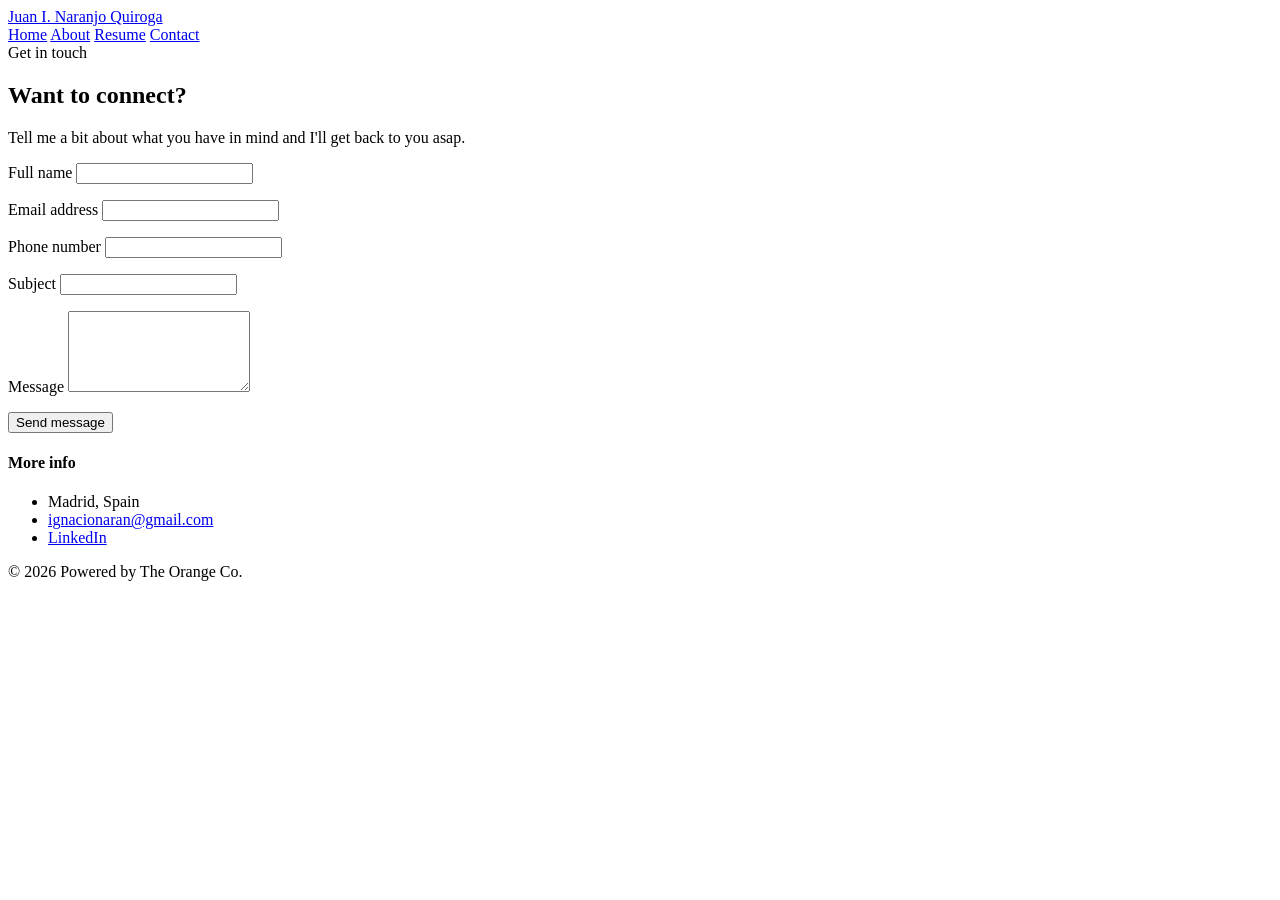
==== contact.html @ fbe5aa18 "contact.html" ====
<!DOCTYPE html>
<html lang="en">
<head>
  <meta charset="UTF-8">
  <meta name="viewport" content="width=device-width, initial-scale=1.0">
  <title>Contact - Juan I. Naranjo Quiroga</title>
  <link rel="icon" type="image/x-icon" href="favicon.ico">
  <link rel="preconnect" href="https://fonts.googleapis.com">
  <link rel="preconnect" href="https://fonts.gstatic.com" crossorigin>
  <link href="https://fonts.googleapis.com/css2?family=Geist:wght@300;400;500;600&display=swap" rel="stylesheet">
  <link rel="stylesheet" href="contact.css">
</head>
<body>
  <div class="frame">
    <header class="topbar">
      <a href="index.html" class="brand">Juan I. Naranjo Quiroga</a>
      <nav>
        <a href="index.html">Home</a>
        <a href="index.html#about">About</a>
        <a href="resume.pdf" download="Juan-Naranjo-Resume.pdf">Resume</a>
        <a href="contact.html" class="active">Contact</a>
      </nav>
    </header>

    <main class="content">
      <section class="intro">
        <span class="tag">Get in touch</span>
        <h1>Want to connect?</h1>
        <p>Tell me a bit about what you have in mind and I'll get back to you asap.</p>
      </section>

      <div class="contact-wrapper">
        <div class="contact-form">
          <!-- Reemplaza YOUR_FORM_ID con tu ID de https://formspree.io -->
          <form action="https://formspree.io/f/YOUR_FORM_ID" method="POST">
            <input type="hidden" name="_subject" value="New message from your website">
            <input type="text" name="_gotcha" style="display:none" tabindex="-1" autocomplete="off">

            <p>
              <label for="fullname">Full name</label>
              <input type="text" id="fullname" name="fullname" required>
            </p>
            <p>
              <label for="email">Email address</label>
              <input type="email" id="email" name="email" required>
            </p>
            <p>
              <label for="phone">Phone number</label>
              <input type="tel" id="phone" name="phone">
            </p>
            <p>
              <label for="affair">Subject</label>
              <input type="text" id="affair" name="affair">
            </p>
            <p class="block">
              <label for="message">Message</label>
              <textarea id="message" name="message" rows="5" required></textarea>
            </p>
            <p class="block">
              <button type="submit">Send message</button>
            </p>
          </form>
        </div>

        <aside class="contact-info">
          <h4>More info</h4>
          <ul>
            <li><span class="dot"></span> Madrid, Spain</li>
            <li><span class="dot"></span> <a href="mailto:ignacionaran@gmail.com">ignacionaran@gmail.com</a></li>
            <li><span class="dot"></span> <a href="https://www.linkedin.com/in/jinaranquir/" target="_blank" rel="noopener">LinkedIn</a></li>
          </ul>
          <p class="small">© 2026 Powered by The Orange Co.</p>
        </aside>
      </div>
    </main>
  </div>
</body>
</html>
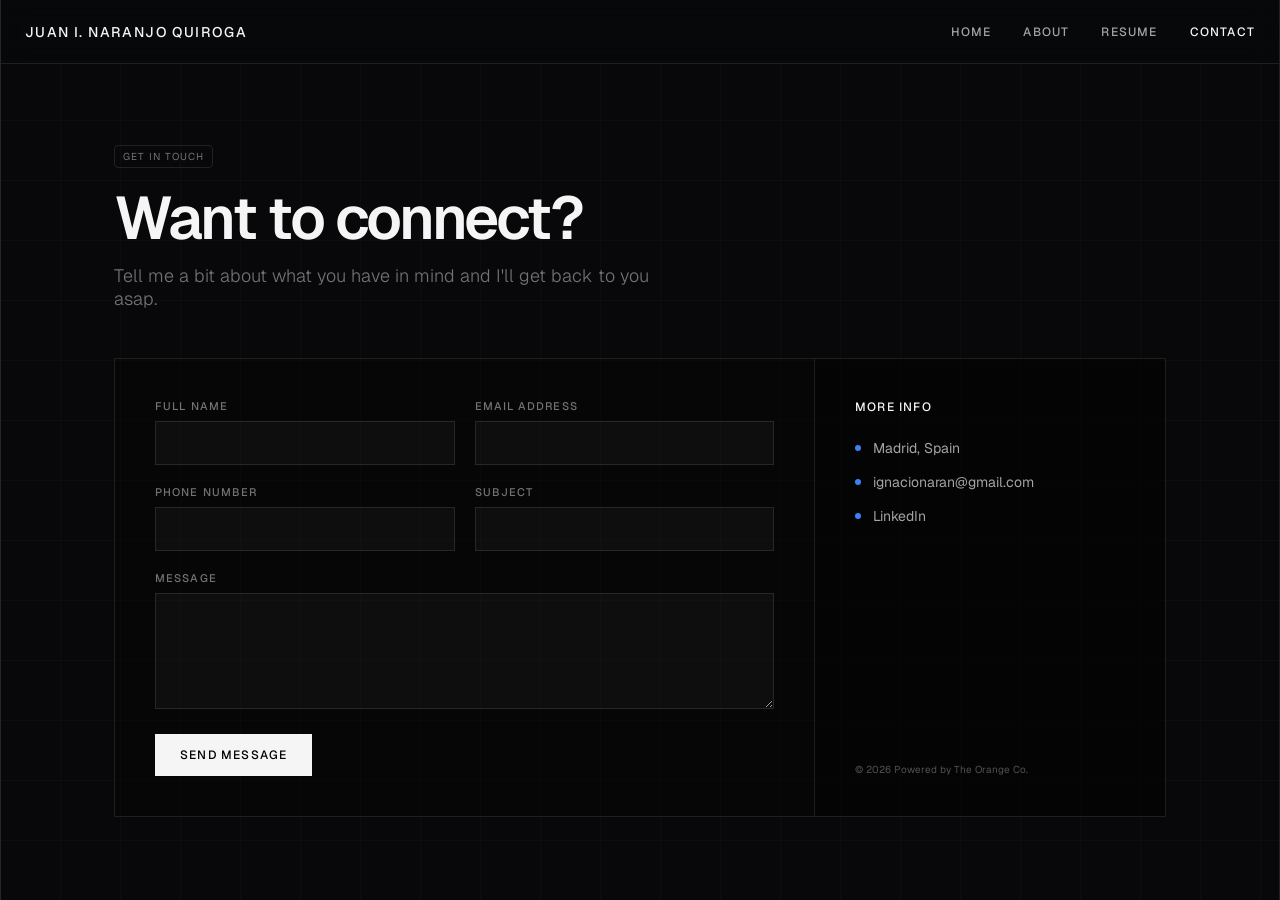
==== commit 9843d670: "Update contact.html" ====
--- a/contact.html
+++ b/contact.html
@@ -32,7 +32,7 @@
       <div class="contact-wrapper">
         <div class="contact-form">
           <!-- Reemplaza YOUR_FORM_ID con tu ID de https://formspree.io -->
-          <form action="https://formspree.io/f/YOUR_FORM_ID" method="POST">
+          <form action="https://formspree.io/f/mgaapvpn" method="POST">
             <input type="hidden" name="_subject" value="New message from your website">
             <input type="text" name="_gotcha" style="display:none" tabindex="-1" autocomplete="off">
 
--- a/contact.css
+++ b/contact.css
@@ -0,0 +1,167 @@
+* { box-sizing: border-box; margin: 0; padding: 0; }
+
+body {
+  font-family: 'Geist', 'Inter', sans-serif;
+  background-color: #08090A;
+  background-image:
+    linear-gradient(to right, rgba(255,255,255,0.03) 1px, transparent 1px),
+    linear-gradient(to bottom, rgba(255,255,255,0.03) 1px, transparent 1px);
+  background-size: 60px 60px;
+  background-attachment: fixed;
+  color: #a3a3a3;
+  min-height: 100vh;
+}
+
+a { color: inherit; text-decoration: none; }
+
+.frame {
+  max-width: 1400px;
+  margin: 0 auto;
+  min-height: 100vh;
+  border-left: 1px solid rgba(255,255,255,0.1);
+  border-right: 1px solid rgba(255,255,255,0.1);
+  background: rgba(8, 9, 10, 0.4);
+}
+
+/* Top bar */
+.topbar {
+  position: sticky;
+  top: 0;
+  z-index: 10;
+  display: flex;
+  align-items: center;
+  justify-content: space-between;
+  gap: 24px;
+  padding: 0 24px;
+  height: 64px;
+  border-bottom: 1px solid rgba(255,255,255,0.1);
+  background: rgba(8, 9, 10, 0.6);
+  backdrop-filter: blur(12px);
+}
+.brand {
+  font-size: 14px;
+  font-weight: 500;
+  letter-spacing: 0.1em;
+  text-transform: uppercase;
+  color: #f5f5f5;
+}
+.topbar nav { display: flex; gap: 32px; }
+.topbar nav a {
+  font-size: 12px;
+  font-weight: 500;
+  letter-spacing: 0.1em;
+  text-transform: uppercase;
+  transition: color .2s;
+}
+.topbar nav a:hover, .topbar nav a.active { color: #f5f5f5; }
+
+/* Content */
+.content { padding: 80px 24px; max-width: 1100px; margin: 0 auto; }
+
+.intro { margin-bottom: 48px; }
+.tag {
+  display: inline-block;
+  padding: 4px 8px;
+  border: 1px solid rgba(255,255,255,0.1);
+  border-radius: 4px;
+  font-size: 10px;
+  letter-spacing: 0.1em;
+  text-transform: uppercase;
+  color: #737373;
+  margin-bottom: 20px;
+}
+.intro h1 {
+  font-size: clamp(36px, 6vw, 60px);
+  font-weight: 600;
+  letter-spacing: -0.04em;
+  line-height: 1;
+  color: #f5f5f5;
+  margin-bottom: 16px;
+}
+.intro p { font-size: 18px; font-weight: 300; color: #737373; max-width: 560px; }
+
+/* Layout */
+.contact-wrapper {
+  display: grid;
+  grid-template-columns: 2fr 1fr;
+  border: 1px solid rgba(255,255,255,0.1);
+  background: rgba(0,0,0,0.3);
+}
+
+.contact-form { padding: 40px; border-right: 1px solid rgba(255,255,255,0.1); }
+.contact-form form { display: grid; grid-template-columns: 1fr 1fr; gap: 20px; }
+.contact-form p.block { grid-column: 1 / -1; }
+
+label {
+  display: block;
+  margin-bottom: 8px;
+  font-size: 11px;
+  font-weight: 500;
+  letter-spacing: 0.1em;
+  text-transform: uppercase;
+  color: #737373;
+}
+
+input, textarea {
+  width: 100%;
+  padding: 12px 14px;
+  background: rgba(255,255,255,0.03);
+  border: 1px solid rgba(255,255,255,0.1);
+  color: #f5f5f5;
+  font-family: inherit;
+  font-size: 14px;
+  outline: none;
+  transition: border-color .2s, background .2s;
+}
+input:focus, textarea:focus {
+  border-color: #3b82f6;
+  background: rgba(59,130,246,0.05);
+}
+textarea { resize: vertical; }
+
+button {
+  padding: 12px 24px;
+  background: #f5f5f5;
+  color: #000;
+  border: 1px solid #f5f5f5;
+  font-family: inherit;
+  font-size: 12px;
+  font-weight: 500;
+  letter-spacing: 0.1em;
+  text-transform: uppercase;
+  cursor: pointer;
+  transition: background .2s, color .2s;
+}
+button:hover { background: transparent; color: #f5f5f5; }
+
+/* Info column */
+.contact-info {
+  padding: 40px;
+  display: flex;
+  flex-direction: column;
+  background: rgba(0,0,0,0.3);
+}
+.contact-info h4 {
+  font-size: 12px;
+  font-weight: 500;
+  letter-spacing: 0.1em;
+  text-transform: uppercase;
+  color: #f5f5f5;
+  margin-bottom: 24px;
+}
+.contact-info ul { list-style: none; display: grid; gap: 16px; font-size: 14px; }
+.contact-info li { display: flex; align-items: center; gap: 12px; }
+.contact-info li a:hover { color: #f5f5f5; }
+.dot { width: 6px; height: 6px; background: #3b82f6; border-radius: 50%; flex-shrink: 0; }
+.small { margin-top: auto; padding-top: 40px; font-size: 10px; color: #525252; }
+
+/* Mobile */
+@media (max-width: 800px) {
+  .topbar nav { gap: 16px; }
+  .brand { display: none; }
+  .contact-wrapper { grid-template-columns: 1fr; }
+  .contact-form { border-right: 0; border-bottom: 1px solid rgba(255,255,255,0.1); padding: 24px; }
+  .contact-form form { grid-template-columns: 1fr; }
+  .contact-info { padding: 24px; }
+  .content { padding: 48px 16px; }
+}
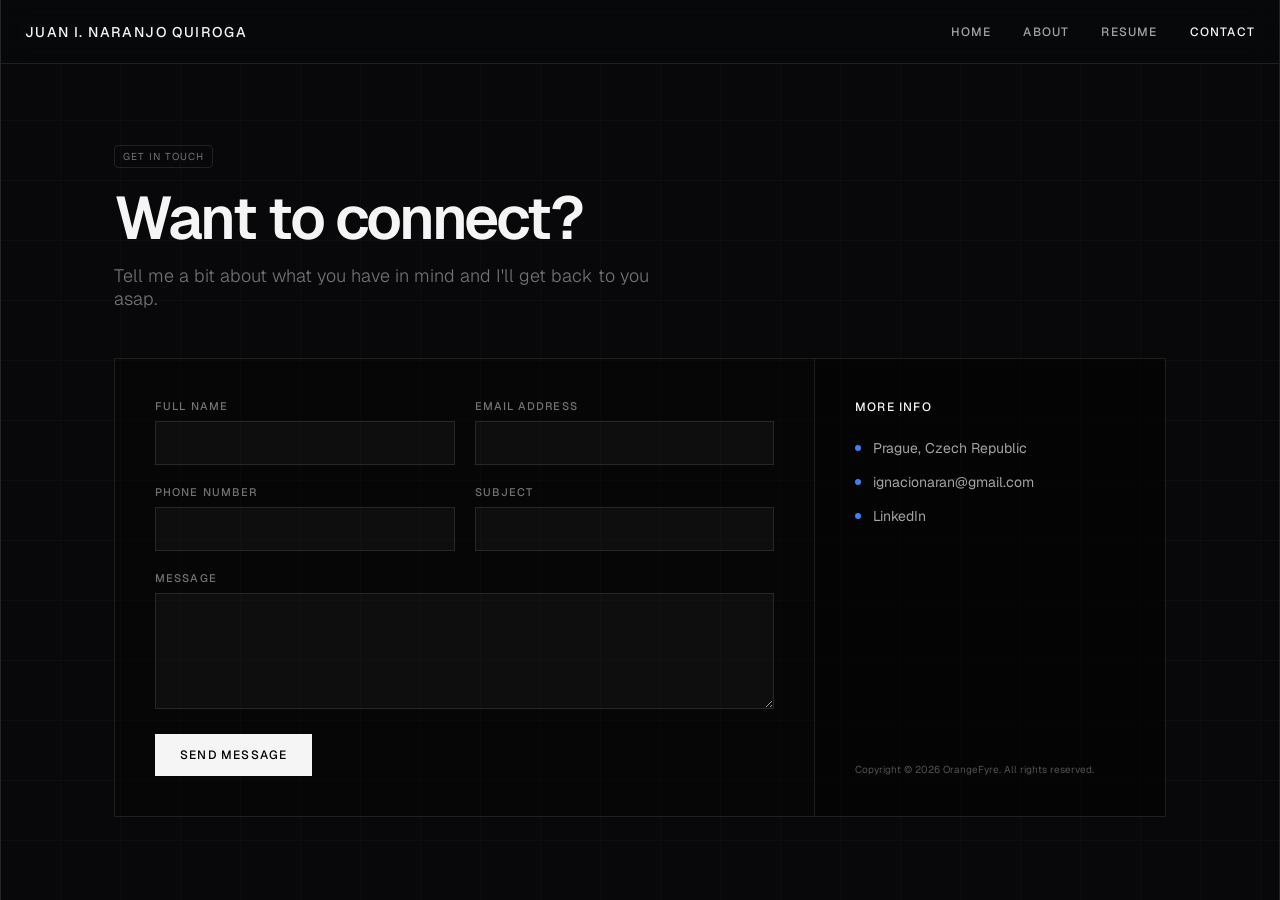
==== commit d46e1ac8: "Update contact.html" ====
--- a/contact.html
+++ b/contact.html
@@ -65,11 +65,11 @@
         <aside class="contact-info">
           <h4>More info</h4>
           <ul>
-            <li><span class="dot"></span> Madrid, Spain</li>
+            <li><span class="dot"></span> Prague, Czech Republic</li>
             <li><span class="dot"></span> <a href="mailto:ignacionaran@gmail.com">ignacionaran@gmail.com</a></li>
             <li><span class="dot"></span> <a href="https://www.linkedin.com/in/jinaranquir/" target="_blank" rel="noopener">LinkedIn</a></li>
           </ul>
-          <p class="small">© 2026 Powered by The Orange Co.</p>
+          <p class="small">Copyright © 2026 OrangeFyre. All rights reserved.</p>
         </aside>
       </div>
     </main>
